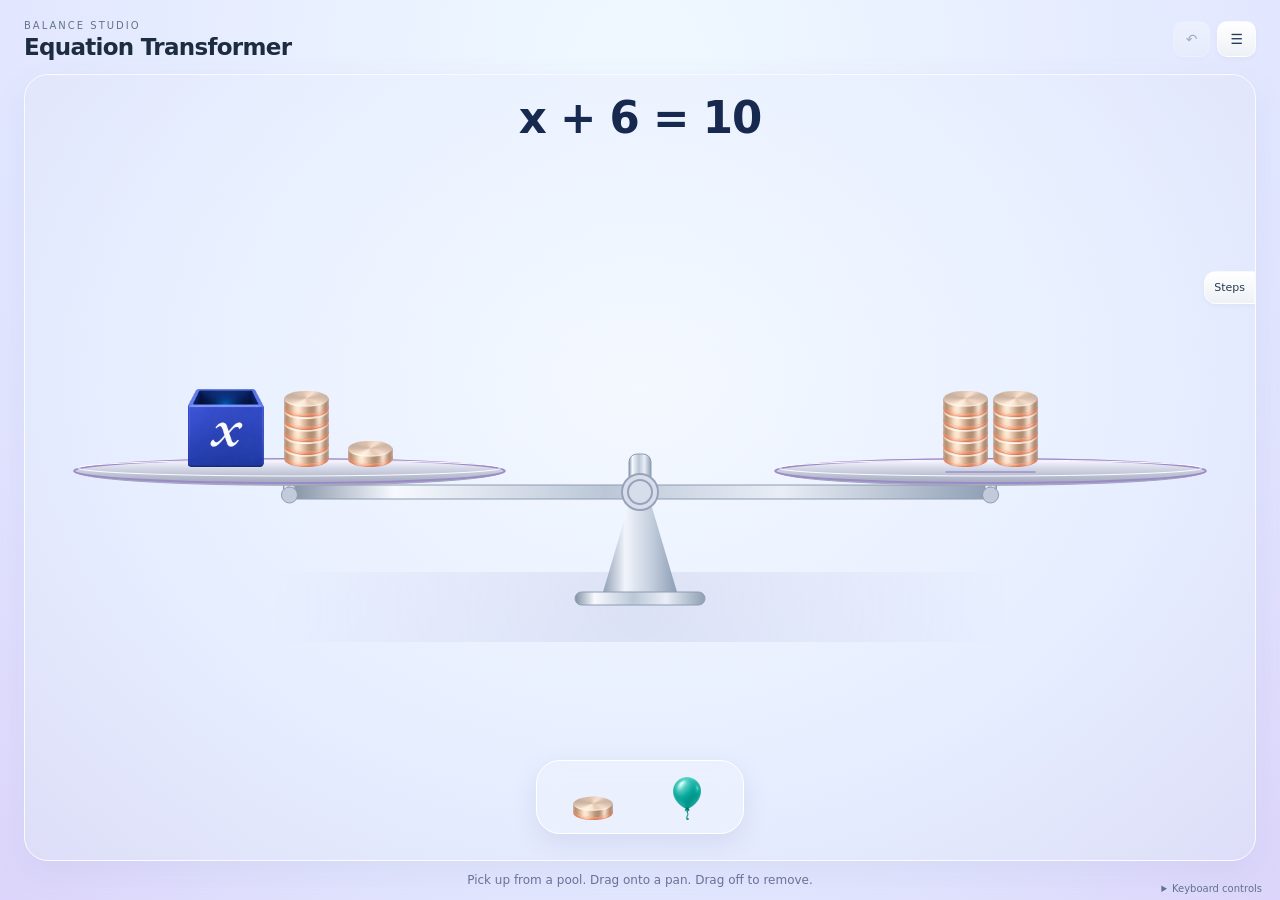
==== equation-transformer/index.html @ c4bd9e49 "Host Equation Transformer Balance Studio v2 in isolated testing folder" ====
<!doctype html><html lang="en"><head><meta charset="utf-8"><meta name="viewport" content="width=device-width,initial-scale=1"><title>Equation Transformer · Balance Studio v2</title><style>*{box-sizing:border-box}body{margin:0;color:#1d2c41;background:radial-gradient(ellipse at 50% 0,#fff,#e8edf4 75%);font:14px system-ui,-apple-system,sans-serif}main{max-width:1600px;margin:auto;padding:16px 24px;height:100dvh;display:flex;flex-direction:column;gap:12px}header{display:flex;align-items:center;justify-content:space-between;gap:15px}small,.caption{font-size:10px;letter-spacing:2px;color:#64748b}h1{font-size:23px;letter-spacing:-.7px;margin:2px 0}nav,.segment,.poolgroup,.held,.context,.under{display:flex;gap:7px;align-items:center;flex-wrap:wrap}button,input{font:inherit}button{border:1px solid #fff9;border-radius:10px;background:linear-gradient(#fff,#edf1f6);color:#263b55;padding:9px 12px;box-shadow:0 2px 5px #243e5b0b;cursor:pointer;user-select:none;touch-action:none}button:hover{background:#e4eefb}button:disabled{opacity:.35;cursor:default}button.active,#pool{color:white;background:linear-gradient(#478fff,#1761d5);border-color:#438dfb}.segment{gap:0;padding:3px;border-radius:12px;background:#dce4ef80}.segment button{box-shadow:none;background:transparent;border:0;padding:6px 9px}.segment button.active{background:#fff;color:#155cc2;box-shadow:0 2px 5px #183e6520}button:focus-visible,input:focus-visible,summary:focus-visible,canvas:focus-visible{outline:3px solid #2679eb;outline-offset:3px}.workspace{position:relative;flex:1;min-height:210px;overflow:hidden;border:1px solid #fff;border-radius:24px;background:linear-gradient(160deg,#ffffffd9,#e3eaf3a0);box-shadow:0 15px 45px #23436610;display:flex;flex-direction:column;align-items:center}#original{color:#728299;font-size:12px;margin-top:14px}#equation{font-size:clamp(25px,3.4vw,48px);font-weight:650;letter-spacing:-1px;text-align:center;padding:5px 35px;overflow-wrap:anywhere;max-width:95%}#status{font-size:12px;color:#526a85}canvas{display:block;width:100%;flex:1;min-height:70px;touch-action:none}#message{height:32px;padding:7px 14px;font-size:12px;color:#3c6282;text-align:center}.stepsToggle{position:absolute;right:0;top:25%;border-radius:12px 0 0 12px}aside{position:absolute;right:0;top:0;bottom:0;width:295px;background:#f8fbfff5;border-left:1px solid #cedae8;padding:18px;overflow:auto;z-index:5}aside h2{font-size:17px}aside li{padding-bottom:14px;font-size:12px;line-height:1.5}aside li b{display:block;font-size:15px;margin-top:3px}.shelf{padding:12px 14px;display:flex;align-items:center;justify-content:center;gap:15px;flex-wrap:wrap;background:#ffffffb8;border:1px solid white;border-radius:20px;box-shadow:0 8px 30px #274b6a0d}.caption{display:block}.held{padding-left:12px;border-left:1px solid #d4dfea}#hand{min-width:64px;color:#1266cb;font-weight:750;cursor:grab}.context button{font-size:12px;padding:8px}.under{justify-content:center;font-size:12px;color:#5b718c;position:relative}input{border:1px solid #cbd8e7;border-radius:8px;background:#ffffffc0;padding:8px;color:#263b55}#divisor{width:50px}.hint{font-size:11px}#access[open]{position:absolute;bottom:35px;max-height:260px;overflow:auto;background:#f8fbff;padding:14px;border:1px solid #ccdaea;border-radius:12px;z-index:7;max-width:650px;box-shadow:0 15px 40px #1e385a25}#objects{display:flex;gap:4px;flex-wrap:wrap;padding:10px}#objects button[aria-pressed=true]{background:#246dd1;color:white}.dragghost{position:fixed;pointer-events:none;z-index:25;background:#e9f2ffef;border:1px solid #5996e7;border-radius:14px;padding:15px;color:#135bb7;box-shadow:0 12px 30px #1e3b5930;font-weight:700}dialog{max-width:520px;width:92%;border:1px solid white;border-radius:22px;padding:25px;box-shadow:0 25px 80px #19345240;line-height:1.6;max-height:90dvh;overflow:auto}dialog::backdrop{background:#263b5560;backdrop-filter:blur(6px)}dialog h2{margin-top:0}#input{width:100%;font-size:24px}#entryError{color:#a33d23}#keypad{display:grid;grid-template-columns:repeat(5,1fr);gap:6px;margin:14px 0}@media(max-width:1100px){main{padding:12px;gap:8px}.shelf{gap:8px;padding:8px}.context{gap:4px}button{padding:8px 10px}h1{font-size:20px}.hint{display:none}}@media(max-width:700px){main{height:auto;min-height:100dvh}header{flex-wrap:wrap}.workspace{min-height:390px}canvas{min-height:210px}.shelf{justify-content:start}.held{border:0}.under{padding-bottom:10px}#equation{font-size:27px}}@media(prefers-reduced-motion:reduce){*{scroll-behavior:auto!important}}

/* Quiet, direct-manipulation interface. */
main{position:relative;padding-bottom:8px}.workspace{border-radius:24px}#original,#status{display:none}#equation{padding-top:18px}#message{height:24px;font-size:11px}#menu{position:absolute;right:24px;top:65px;z-index:20;padding:10px;border-radius:14px;background:#f5f9fff5;box-shadow:0 15px 40px #273e6530}#menu button{display:block;width:100%;text-align:left;margin:4px 0}#menu[hidden]{display:none}.keyboard{position:absolute;bottom:6px;right:18px;color:#60738c;font-size:10px;z-index:12}.keyboard[open]{max-width:90%;padding:12px;background:#f2f7ff;border-radius:12px;box-shadow:0 10px 30px #1b355930}.keyboard .shelf{margin-top:10px}.keyboard .under{margin-top:8px}.gesturehint{font-size:12px;color:#61768c;text-align:center;margin:0 0 5px}.graphicdock{position:absolute;bottom:66px;left:50%;transform:translateX(-50%);display:flex;align-items:center;justify-content:center;gap:38px;padding:10px 28px;border:1px solid #fff;border-radius:24px;background:#eef4fcba;backdrop-filter:blur(12px);box-shadow:0 10px 30px #27466615;z-index:8}.source{height:64px;width:64px;border:0;box-shadow:none;background:transparent;display:flex;align-items:center;justify-content:center}.source:hover{background:#d5e8ff77}.puckshape{width:42px;height:14px;border-radius:50% / 25%;background:linear-gradient(90deg,#8493a7,#f5f9ff 25%,#a3b5cc 70%,#e3ecf8);box-shadow:0 -5px 0 #d4dfed,0 1px 2px #526981}.balloonshape{width:32px;height:43px;border-radius:48% 48% 45% 45%;background:radial-gradient(circle at 28% 22%,#affff2,#27b4ac 32%,#087e8a);box-shadow:0 5px 12px #168a9d20;position:relative}.balloonshape:after{content:'';position:absolute;left:16px;top:41px;width:1px;height:14px;background:#319394;transform:rotate(-12deg)}#carry{padding:0;background:transparent;border:0;box-shadow:none;min-width:65px;cursor:grab}#carry canvas{width:110px;height:70px;min-height:0}.dragghost{background:transparent;border:0;box-shadow:none;padding:0;opacity:.95}.dragghost canvas{width:180px;height:105px;min-height:0;pointer-events:none}.workspace canvas{padding-bottom:0}#scene{cursor:grab}#scene:active{cursor:grabbing}.stepsToggle{font-size:11px;padding:9px}.gesturehint{pointer-events:none}@media(max-width:700px){.graphicdock{bottom:65px}.workspace{min-height:480px}.keyboard{position:relative;bottom:auto;right:auto}main{padding-bottom:10px}} 

body{background:radial-gradient(ellipse at 50% 10%,#eff8ff 5%,#e2e7ff 70%,#ddd5fb)}.workspace{background:radial-gradient(ellipse at 50% 40%,#f6faffcc,#e7efffcc 60%,#dddff6bb);border-color:#fbfaff;box-shadow:0 12px 35px #555c9a15}#equation{font-weight:600;color:#17294f}.graphicdock{gap:30px;padding:4px 24px;background:#edf1ffb8;box-shadow:0 8px 25px #575f9620}.source canvas{width:60px;height:65px;min-height:0}#carry canvas{width:140px;height:80px;min-height:0}.dragghost canvas{width:200px;height:115px;min-height:0}#carry{min-width:80px}.gesturehint{color:#6c7198}#unbundle{display:none}
</style></head><body><main><header><div><small>BALANCE STUDIO</small><h1>Equation Transformer</h1></div><nav><button id="undo" aria-label="Undo last action">↶</button><button id="menuToggle" aria-label="More options" aria-expanded="false">☰</button><div id="menu" hidden><button id="example">Example</button><button id="custom">Make your own</button><button id="reset">Reset</button><button id="help">Help</button><button id="full" aria-label="Full screen">⛶</button></div></nav></header><section class="workspace"><div id="original"></div><div id="equation" aria-live="polite"></div><div id="status"></div><canvas id="scene" aria-label="Interactive balance. Use the object list below for keyboard selection." tabindex="0"></canvas><div id="message" role="status"></div><button id="stepsToggle" class="stepsToggle" aria-expanded="false">Steps</button><aside id="steps" hidden><h2>Your actions</h2><ol id="history"></ol></aside></section><div class="graphicdock"><button id="weightSource" class="source weightSource" aria-label="Weight pool: click or hold to collect, then drag onto a pan"><span class="puckshape"></span></button><button id="carry" aria-label="Drag collected objects onto a pan" hidden></button><button id="balloonSource" class="source balloonSource" aria-label="Balloon pool: click or hold to collect, then drag onto a pan"><span class="balloonshape"></span></button></div><p class="gesturehint">Pick up from a pool. Drag onto a pan. Drag off to remove.</p><details class="keyboard"><summary>Keyboard controls</summary><section class="shelf"><div class="poolgroup"><span class="caption">POOL</span><div class="segment"><button id="positive" class="active" aria-pressed="true">Weight +</button><button id="negative" aria-pressed="false">Balloon −</button></div><div class="segment"><button id="ones" class="active" aria-pressed="true">Ones</button><button id="tens" aria-pressed="false">Tens</button></div><button id="pool" title="Left-click adds; right-click returns. Hold to repeat.">＋ Pick up</button><button id="less" aria-label="Return one chosen denomination to pool">−</button></div><div class="held"><span class="caption">IN HAND</span><button id="hand" aria-label="Drag accumulated quantity onto a pan">Empty</button><button id="clear" aria-label="Return all held objects">Clear</button></div><div class="context"><button id="left">Place left</button><button id="right">Place right</button><button id="remove">Remove selected</button><button id="unbundle">Unbundle ten</button><button id="cancelPairs">Pair opposites</button></div></section><div class="under"><label>Divide both sides by <input id="divisor" value="2" inputmode="numeric" aria-label="Divisor"></label><button id="divide">Make equal groups</button><details id="access"><summary>Object list / keyboard selection</summary><div id="objects"></div></details><span class="hint">Click units or drag a selection rectangle. Drag selected units off a pan.</span></div></details></main><dialog id="entry"><h2>Your equation</h2><p>Linear equations with whole-number objects and a positive whole-number solution. Examples: 2x + 3 = 11, 3(x − 2) = 12.</p><input id="input" value="2x + 3 = 11" aria-label="Equation input" autocomplete="off"><div id="keypad"></div><p id="entryError" role="alert"></p><button id="entryClose">Cancel</button><button id="load">Use equation</button></dialog><dialog id="helpbox"><h2>Move the mathematics</h2><p>Click or hold a pool to collect weights or balloons. Right-click the same pool to return units. Drag your collected objects onto either pan.</p><p>Click individual objects to select them, or drag an empty area around several. Drag selected objects off a pan to remove them. Bring a balloon onto a weight on the same pan: equal opposite quantities attach, hover, and drift away.</p><p>Through 20, quantities stay countable in groups of ten, five, and ones. Above 20, a single labeled weight or balloon grows with the magnitude. Click or hold this large object to pick units from it; right-click returns selected units. Then drag away the amount selected. Drag a rectangle around it to select the whole quantity.</p><p>To divide a balanced equation into whole groups, drag an x box toward the equal-groups target when it appears. A partial change on one pan is allowed: the balance tips until you match it.</p><p>Undo restores the previous objects. Escape clears your hand. Keyboard controls are available at the bottom. Custom equations support positive whole-number x values, signed whole-number constants up to 500, and up to eight x boxes per side. Inequality-solving and fractional objects are reserved for later.</p><button id="closeHelp">Got it</button></dialog><script>
const MathModel=(()=>{
const abs=n=>n<0n?-n:n,gcd=(a,b)=>b?gcd(b,a%b):abs(a);
function Q(n,d=1n){n=BigInt(n);d=BigInt(d);if(!d)throw Error('Division by zero is not allowed.');if(d<0n){n=-n;d=-d}let g=gcd(n,d);return {n:n/g,d:d/g}}
const add=(a,b)=>Q(a.n*b.d+b.n*a.d,a.d*b.d),mul=(a,b)=>Q(a.n*b.n,a.d*b.d),neg=a=>Q(-a.n,a.d),div=(a,b)=>Q(a.n*b.d,a.d*b.n),eq=(a,b)=>a.n===b.n&&a.d===b.d;
const num=q=>({t:'n',q}),x=()=>({t:'x'}),bin=(t,a,b)=>({t,a,b}),one=Q(1),zero=Q(0),qs=q=>q.d===1n?String(q.n):`${q.n}/${q.d}`;
function parse(s){s=s.replace(/[−–]/g,'-').replace(/×/g,'*').replace(/÷/g,'/');if(s.length>160)throw Error('Use fewer than 160 characters.');let ts=s.match(/\d+(?:\.\d+)?|x|[()+*/-]|\S/g)||[],i=0;
function atom(){let z=ts[i++];if(z==='-')return bin('*',num(Q(-1)),atom());if(z==='+')return atom();if(z==='('){let a=sum();if(ts[i++]!==')')throw Error('Close each parenthesis.');return a}if(z==='x')return x();if(/^\d+(\.\d+)?$/.test(z||'')){let [a,b='']=z.split('.');return num(Q(BigInt(a+b),10n**BigInt(b.length)))}throw Error('Use numbers, x, parentheses, +, −, × and ÷ only.')}
function product(){let a=atom();while(i<ts.length){let z=ts[i];if(z==='*'||z==='/'){i++;a=bin(z,a,atom())}else if(z==='('||z==='x'||/^\d/.test(z)){a=bin('*',a,atom())}else break}return a}
function sum(){let a=product();while(ts[i]==='+'||ts[i]==='-'){let z=ts[i++];a=bin(z,a,product())}return a}let a=sum();if(i!==ts.length)throw Error('Unsupported expression.');poly(a);return a}
function poly(a){if(a.t==='n')return [zero,a.q];if(a.t==='x')return [one,zero];let [u,v]=poly(a.a),[w,z]=poly(a.b);if(a.t==='+')return [add(u,w),add(v,z)];if(a.t==='-')return [add(u,neg(w)),add(v,neg(z))];if(a.t==='*'){if(u.n&&w.n)throw Error('Only linear expressions: no x × x.');return [add(mul(u,z),mul(w,v)),mul(v,z)]}if(w.n)throw Error('Division by an expression containing x is unsupported.');return [div(u,z),div(v,z)]}
function canonical(a){let [c,k]=poly(a),v=c.n?(eq(c,one)?x():bin('*',num(c),x())):null;if(!v)return num(k);return k.n?bin(k.n<0n?'-':'+',v,num(k.n<0n?neg(k):k)):v}
function fmt(a,parent=0){if(a.t==='n')return qs(a.q);if(a.t==='x')return 'x';let p=a.t==='+'||a.t==='-'?1:2,l=fmt(a.a,p),r=fmt(a.b,a.t==='-'||a.t==='/'?p+1:p);if(a.t==='/'&&a.b.t==='n'&&(a.b.q.d!==1n||a.b.q.n<0n))r='('+r+')';let s=a.t==='*'&&a.b.t==='x'?`${l}x`:`${l} ${a.t==='*'?'×':a.t==='/'?'÷':a.t==='-'?'−':'+'} ${r}`;return p<parent?`(${s})`:s}
function equation(s){let a=s.split('=');if(a.length!==2)throw Error('Enter exactly one equals sign.');return a.map(parse)}
function signature(e){let l=poly(e[0]),r=poly(e[1]),a=add(l[0],neg(r[0])),b=add(r[1],neg(l[1]));return a.n?'x='+qs(div(b,a)):b.n?'none':'all'}
function transform(e,op,q){if((op==='*'||op==='/')&&!q.n)throw Error(op==='/'?'Cannot divide by zero.':'Multiplying by zero loses the solution set. Choose a nonzero number.');let out=e.map(a=>bin(op,a,num(q)));if(signature(e)!==signature(out))throw Error('The solution set would change.');return out}
function quantity(s){let p=poly(parse(s));if(p[0].n)throw Error('Enter a number or fraction without x.');return p[1]}
function distribute(a){if(a.t==='n'||a.t==='x')return a;let l=distribute(a.a),r=distribute(a.b);if(a.t==='*'&&(r.t==='+'||r.t==='-'))return bin(r.t,distribute(bin('*',l,r.a)),distribute(bin('*',l,r.b)));if(a.t==='*'&&(l.t==='+'||l.t==='-'))return bin(l.t,distribute(bin('*',l.a,r)),distribute(bin('*',l.b,r)));if(a.t==='*'||a.t==='/')return canonical(bin(a.t,l,r));return bin(a.t,l,r)}
return {Q,add,mul,neg,div,eq,num,bin,parse,poly,canonical,fmt,equation,signature,transform,quantity,qs,distribute};})();
if(typeof module!=='undefined')module.exports=MathModel;

</script><script>
const STUDIO_ATLAS={"src": "[data-uri]", "rects": {"weight": [135, 249, 474, 277], "box": [856, 132, 460, 469], "balloon": [1632, 99, 349, 535]}};
</script><script>
'use strict';
const M=MathModel,$=id=>document.getElementById(id),canvas=$('scene'),ctx=canvas.getContext('2d');let sides=[[],[]],initial,rootText='',xValue=M.Q(4),uid=0,history=[],selected=new Set(),held=0,poolSign=1,denom=1,busy=false,drag=null,marquee=null,ghost=null,hit=[],angle=0,velocity=0,lastTime=0,flight=null,suppressClick=false;
const obj=(sign,n=1,type='unit')=>({id:++uid,sign,n,type}),copy=()=>structuredClone(sides),sum=(a,type)=>a.filter(t=>t.type===type).reduce((v,t)=>v+t.sign*t.n,0),label=t=>(t.sign<0?'−':'+')+(t.type==='x'?'x':t.n),message=s=>$('message').textContent=s;
function expr(a){let c=sum(a,'x'),k=sum(a,'unit'),s=c?(c===1?'x':c===-1?'−x':c+'x'):'';return s?(k?s+(k<0?' − ':' + ')+Math.abs(k):s):String(k).replace('-','−')}
function total(a){return M.add(M.mul(M.Q(sum(a,'x')),xValue),M.Q(sum(a,'unit')))}
function viewSides(){return drag?.moved?sides.map(a=>a.filter(t=>!selected.has(t.id))):sides}
function difference(a=sides){return M.add(total(a[0]),M.neg(total(a[1])))}
function equation(){let d=difference();return expr(sides[0])+' '+(!d.n?'=':d.n>0n?'>':'<')+' '+expr(sides[1])}
function units(sign,n,type='unit'){let out=[];if(type==='x'){for(let i=0;i<n;i++)out.push(obj(sign,1,type));return out}while(n-->0)out.push(obj(sign));return out}
function parseEquation(text){let e=M.equation(text),sig=M.signature(e);if(!sig.startsWith('x='))throw Error('Use an equation with one unique solution.');let l=M.poly(e[0]),r=M.poly(e[1]),q=M.quantity(sig.slice(2));if(q.d!==1n||q.n<1n||q.n>30n)throw Error('This balance supports positive whole-number x values from 1 to 30.');for(let [c,k]of [l,r]){if(c.d!==1n||k.d!==1n||c.n<0n||c.n>8n||k.n< -500n||k.n>500n)throw Error('Use 0–8 positive x boxes per side and whole-number constants from −500 to 500.');}let result=[l,r].map(([c,k])=>[...units(1,Number(c.n),'x'),...units(k.n<0n?-1:1,Math.abs(Number(k.n)))]);return {result,q}}
function load(text){if(busy)return;try{let p=parseEquation(text);sides=p.result;xValue=p.q;initial=copy();rootText=text;history=[];selected.clear();held=0;angle=velocity=0;update();message('');$('entry').close()}catch(e){$('entryError').textContent=e.message;message(e.message)}}
function update(){let view=viewSides(),d=difference(view);$('original').textContent='Starting equation: '+rootText;$('equation').textContent=expr(view[0])+' '+(!d.n?'=':d.n>0n?'>':'<')+' '+expr(view[1]);$('status').textContent=!d.n?'Balanced · equal value':(d.n>0n?'Left':'Right')+' side is greater · unfinished change';$('hand').textContent=held?(poolSign>0?'+':'−')+held:'Empty';$('hand').setAttribute('aria-label',held?'Drag '+(poolSign>0?'positive ':'negative ')+held+' onto a pan':'Empty hand');for(let id of ['left','right','clear'])$(id).disabled=busy||!held;for(let id of ['remove','cancelPairs'])$(id).disabled=busy||!selected.size;$('unbundle').disabled=busy||![...selected].some(id=>sides.flat().find(t=>t.id===id)?.n===10);$('undo').disabled=busy||!history.length;for(let id of ['reset','example','custom','divide','pool','less','positive','negative','ones','tens'])$(id).disabled=busy;$('history').replaceChildren(...history.map(h=>{let li=document.createElement('li'),b=document.createElement('b');li.textContent=h.label;b.textContent=h.eq;li.append(b);return li}));syncCarry();$('objects').replaceChildren(...sides.flatMap((a,side)=>a.map(t=>{let b=document.createElement('button');b.textContent=(side?'R ':'L ')+label(t);b.setAttribute('aria-label',(side?'Right':'Left')+' '+label(t)+' object '+t.id);b.setAttribute('aria-pressed',selected.has(t.id));b.onclick=()=>select(t.id,side);return b})));}
function commit(before,action){history.push({before,label:action,eq:equation()});selected.clear();update();message(action)}
function select(id,side){if(busy)return;if([...selected].some(k=>sides[1-side].some(t=>t.id===k)))selected.clear();selected.has(id)?selected.delete(id):selected.add(id);update()}
function place(side){if(busy||!held)return;if(sides[side].filter(t=>t.type==='unit').length+held>1000)return message('This pan has reached its 1,000-unit limit.');let before=copy(),n=held;sides[side].push(...units(poolSign,n));held=0;commit(before,'Add '+(poolSign<0?'−':'+')+n+' to the '+(side?'right':'left')+' pan.');}
function removeSelected(){if(busy||!selected.size)return;let before=copy(),parts=[];for(let side=0;side<2;side++){let a=sides[side].filter(t=>selected.has(t.id));if(a.length)parts.push('Remove '+expr(a)+' from the '+(side?'right':'left')+' pan.');sides[side]=sides[side].filter(t=>!selected.has(t.id))}commit(before,parts.join(' '))}
function unbundle(){if(busy)return;let before=copy(),count=0;sides=sides.map(a=>a.flatMap(t=>{if(selected.has(t.id)&&t.n===10){count++;return Array.from({length:10},()=>obj(t.sign))}return [t]}));if(count)commit(before,'Exchange '+count+' ten-unit bundle(s) for individual ones. Value unchanged.')}
function cancel(ids=[...selected]){if(busy)return;let side=sides.findIndex(a=>a.some(t=>ids.includes(t.id)));if(side<0)return;let a=sides[side].filter(t=>ids.includes(t.id)),pos=a.filter(t=>t.sign>0&&t.type==='unit'),neg=a.filter(t=>t.sign<0&&t.type==='unit');let count=Math.min(pos.length,neg.length);if(!count)return message('Bring a balloon and a weight together on the same pan.');let before=copy(),old=difference(),p=hit.find(h=>h.ids.some(id=>id===pos[0].id)),n=hit.find(h=>h.ids.some(id=>id===neg[0].id));busy=true;selected.clear();flight={start:performance.now(),p:p||{x:250,y:150},n:n||{x:280,y:100},pos:{sign:1,n:count,type:'unit'},neg:{sign:-1,n:count,type:'unit'},removed:new Set([...pos.slice(0,count),...neg.slice(0,count)].map(t=>t.id)),side,before,old};update();message('Opposites attach, hover, and drift away.');}
function finishFlight(){let f=flight;sides[f.side]=sides[f.side].filter(t=>!f.removed.has(t.id));if(!M.eq(f.old,difference()))throw Error('Cancellation changed value');flight=null;busy=false;commit(f.before,'Pair '+f.pos.n+' positive and '+f.pos.n+' negative units; net change zero.')}
function divide(){if(busy)return;try{let q=M.quantity($('divisor').value);if(q.d!==1n||q.n<=0n||q.n>20n)throw Error('Choose a positive whole-number divisor from 1 to 20. Zero is never allowed.');let d=Number(q.n),counts=sides.map(a=>[1,-1].flatMap(sign=>['x','unit'].map(type=>({sign,type,n:a.filter(t=>t.sign===sign&&t.type===type).reduce((v,t)=>v+t.n,0)}))));if(counts.some(a=>a.some(t=>t.n%d)))throw Error('Each signed kind must divide into whole groups. Pair opposites first, or choose another divisor.');let before=copy(),original=M.signature(before.map(a=>M.parse(expr(a).replace(/−/g,'-'))));sides=counts.map(a=>a.flatMap(t=>units(t.sign,t.n/d,t.type)));if(M.signature(sides.map(a=>M.parse(expr(a).replace(/−/g,'-'))))!==original){sides=before;throw Error('The solution set would change.')}commit(before,'Divide BOTH sides by '+d+'; keep one of '+d+' equal groups.')}catch(e){message(e.message)}}
function accumulate(direction){if(busy)return;held=Math.max(0,Math.min(500,held+direction*denom));update();message(held?'Holding '+held+' '+(poolSign>0?'positive':'negative')+' units.':'Hand empty.');}
let repeatTimer=null,repeatStart=0;function stopRepeat(){clearTimeout(repeatTimer);repeatTimer=null}function repeat(direction){accumulate(direction);repeatStart=performance.now();function tick(){accumulate(direction);let elapsed=performance.now()-repeatStart;repeatTimer=setTimeout(tick,elapsed>2200?80:elapsed>1100?150:260)}repeatTimer=setTimeout(tick,450)}
$('pool').oncontextmenu=e=>e.preventDefault();$('pool').onpointerdown=e=>{if(e.button!==0&&e.button!==2)return;e.preventDefault();$('pool').setPointerCapture(e.pointerId);stopRepeat();repeat(e.button===2?-1:1)};$('pool').onpointerup=$('pool').onpointercancel=stopRepeat;$('pool').onkeydown=e=>{if(['Enter',' ','ArrowUp','ArrowDown'].includes(e.key)){e.preventDefault();if(!e.repeat)repeat(e.key==='ArrowDown'?-1:1)}};$('pool').onkeyup=stopRepeat;window.addEventListener('blur',()=>{stopRepeat();abortDrag()});document.addEventListener('visibilitychange',stopRepeat);$('less').onclick=()=>accumulate(-1);
function setPool(sign){if(busy)return;if(held&&sign!==poolSign)return message('Place or clear the quantity in hand before changing its sign.');poolSign=sign;for(let [id,n]of [['positive',1],['negative',-1]]){$(id).classList.toggle('active',n===sign);$(id).setAttribute('aria-pressed',n===sign)}update()}
function setDenom(n){denom=n;for(let [id,k]of [['ones',1],['tens',10]]){$(id).classList.toggle('active',k===n);$(id).setAttribute('aria-pressed',k===n)}}
$('positive').onclick=()=>setPool(1);$('negative').onclick=()=>setPool(-1);$('ones').onclick=()=>setDenom(1);$('tens').onclick=()=>setDenom(10);$('clear').onclick=()=>{held=0;update()};$('left').onclick=()=>place(0);$('right').onclick=()=>place(1);$('remove').onclick=removeSelected;$('unbundle').onclick=unbundle;$('cancelPairs').onclick=()=>cancel();$('divide').onclick=divide;$('undo').onclick=()=>{if(busy||!history.length)return;sides=history.pop().before;selected.clear();update();message('Exact previous objects restored.')};$('reset').onclick=()=>{if(busy)return;sides=structuredClone(initial);history=[];selected.clear();held=0;update();message('Starting equation restored.')};
const examples=['x + 6 = 10','2x + 3 = 11','3x - 4 = 14','2x - 6 = 6','3(x - 2) = 12','x + 12 = 17','2x + 5 = x + 11','x + 17 = 21','x + 36 = 40','x - 24 = -20'];let exampleIndex=0;$('example').onclick=()=>load(examples[exampleIndex=(exampleIndex+1)%examples.length]);$('custom').onclick=()=>{$('entryError').textContent='';$('entry').showModal();$('input').focus()};$('load').onclick=()=>load($('input').value);$('input').onkeydown=e=>{if(e.key==='Enter')load($('input').value)};$('entryClose').onclick=()=>$('entry').close();$('help').onclick=()=>$('helpbox').showModal();$('closeHelp').onclick=()=>$('helpbox').close();$('full').onclick=async()=>{try{if(document.fullscreenElement)await document.exitFullscreen();else await document.documentElement.requestFullscreen()}catch{message('Full screen is unavailable in this embedding.')}};$('stepsToggle').onclick=()=>{let open=$('steps').hidden;$('steps').hidden=!open;$('stepsToggle').textContent=open?'Close steps':'Steps';$('stepsToggle').style.right=open?'295px':'0';$('stepsToggle').setAttribute('aria-expanded',open)};
for(let key of ['7','8','9','x','⌫','4','5','6','+','−','1','2','3','(',')','0','=','×','/','Clear']){let b=document.createElement('button');b.textContent=key;b.onclick=()=>{let i=$('input'),a=i.selectionStart,z=i.selectionEnd;if(key==='Clear')i.value='';else if(key==='⌫')i.setRangeText('',a===z?Math.max(0,a-1):a,z,'end');else i.setRangeText(key,a,z,'end');i.focus()};$('keypad').append(b)}
// Shared sprite renderer: the same assets draw pools, pans, carried objects, and zero pairs.
let W=1000,H=400,panRects=[],poolDrag=null,handDrag=null,partialTimer=null;
const reduced=()=>matchMedia('(prefers-reduced-motion: reduce)').matches,atlas=new Image();let atlasReady=false;
atlas.onload=()=>{atlasReady=true;syncCarry();drawPoolIcons()};atlas.onerror=()=>message('The artwork could not load. Reload this file.');atlas.src=STUDIO_ATLAS.src;
function round(x,y,w,h,r,c=ctx){c.beginPath();c.roundRect(x,y,w,h,r)}
function metal(x,y,w,h,c=ctx){let g=c.createLinearGradient(x,y,x+w,y);g.addColorStop(0,'#8291a5');g.addColorStop(.15,'#f7f9fe');g.addColorStop(.45,'#bbc7d7');g.addColorStop(.7,'#e9eef6');g.addColorStop(1,'#8f9fb4');c.fillStyle=g;round(x,y,w,h,Math.min(8,h/2),c);c.fill();c.strokeStyle='#8d9cb2';c.lineWidth=1;c.stroke()}
function sprite(kind,x,y,w,c=ctx,alpha=1){let r=STUDIO_ATLAS.rects[kind],h=w*r[3]/r[2];if(atlasReady){c.save();c.globalAlpha*=alpha;c.drawImage(atlas,...r,x-w/2,y-h,w,h);c.restore()}return h}
function drawObject(t,x,y,scale=1,alpha=1,c=ctx){c.save();c.globalAlpha=alpha;c.translate(x,y);c.scale(scale,scale);if(t.type==='x'){sprite('box',0,0,61,c)}else if(t.n>20){let size=Math.min(2.8,Math.cbrt(t.n/20));let width=(t.sign>0?64:46)*size;let height=sprite(t.sign>0?'weight':'balloon',0,0,width,c);c.textAlign='center';c.textBaseline='middle';c.font='600 '+Math.min(24,16*size)+'px system-ui';c.fillStyle=t.sign>0?'#483d42':'#fff';c.fillText((t.sign<0?'−':'')+t.n,0,-height*(t.sign>0?.44:.6))}else if(t.n>1){for(let i=0;i<t.n;i++){let col=Math.floor(i/5),row=i%5;if(t.sign>0)sprite('weight',(col-(Math.ceil(t.n/5)-1)/2)*35,-row*10,34,c);else sprite('balloon',(col-(Math.ceil(t.n/5)-1)/2)*40+(row%3-1)*12,-Math.floor(row/3)*23,23,c)}}else sprite(t.sign>0?'weight':'balloon',0,0,t.sign>0?36:29,c);c.restore()}
function layout(a){let groups=[];for(let t of a.filter(t=>t.type==='x'))groups.push({type:'x',tokens:[t],w:65});for(let sign of [1,-1]){let ts=a.filter(t=>t.type==='unit'&&t.sign===sign);if(ts.length>20){groups.push({type:'aggregate',tokens:ts,sign,w:(sign>0?72:58)*Math.min(2.8,Math.cbrt(ts.length/20))+14});continue}let pos=0;while(pos<ts.length){let n=ts.length-pos>=10?10:ts.length-pos>=5?5:1;groups.push({type:'cluster',tokens:ts.slice(pos,pos+n),sign,w:n===10?88:n===5?46:38});pos+=n}}return groups}
function drawLoad(a,x,y,panW,side){let groups=layout(a),width=groups.reduce((v,g)=>v+g.w,0)+Math.max(0,groups.length-1)*9,scale=Math.min(1.25,(panW-28)/Math.max(width,1));let start=x-width*scale/2;for(let g of groups){let gx=start+g.w*scale/2;start+=(g.w+9)*scale;if(g.type==='aggregate'){let n=g.tokens.length,t={sign:g.sign,n,type:'unit'},size=Math.min(2.8,Math.cbrt(n/20)),w=(g.sign>0?64:46)*size*scale,r=STUDIO_ATLAS.rects[g.sign>0?'weight':'balloon'],h=w*r[3]/r[2];let ids=g.tokens.map(t=>t.id);if(!flight||!ids.every(id=>flight.removed.has(id)))drawObject(t,gx,y,scale);hit.push({id:ids[0],ids,side,x:gx,y,w,h,n,aggregate:true});selectionOutline(ids,gx,y,w,h);continue}for(let i=0;i<g.tokens.length;i++){let t=g.tokens[i],col=Math.floor(i/5),row=i%5,xx=gx,yy=y;if(g.type==='cluster'){if(g.tokens.length>1){xx+=((col-(Math.ceil(g.tokens.length/5)-1)/2)*40+(g.sign<0?(row%3-1)*10:0))*scale;yy-=(g.sign>0?row*10:Math.floor(row/3)*23)*scale}}let w=(t.type==='x'?61:t.sign>0?36:g.tokens.length>1?23:29)*scale,r=STUDIO_ATLAS.rects[t.type==='x'?'box':t.sign>0?'weight':'balloon'],h=w*r[3]/r[2];hit.push({id:t.id,ids:[t.id],side,x:xx,y:yy,w,h,n:1});if(!flight||!flight.removed.has(t.id)){if(t.type==='x')drawObject(t,xx,yy,scale);else sprite(t.sign>0?'weight':'balloon',xx,yy,w)}selectionOutline([t.id],xx,yy,w,h)}if(g.tokens.length===10){ctx.strokeStyle='#8572c580';ctx.lineWidth=2;ctx.beginPath();ctx.moveTo(gx-36*scale,y+5);ctx.lineTo(gx+36*scale,y+5);ctx.stroke()}}}
function selectionOutline(ids,x,y,w,h){let count=ids.filter(id=>selected.has(id)).length;if(!count)return;ctx.save();ctx.shadowColor='#5b7eea';ctx.shadowBlur=8;ctx.strokeStyle='#627feb';ctx.lineWidth=2;round(x-w/2-3,y-h-3,w+6,h+7,7);ctx.stroke();ctx.restore();if(ids.length>1){ctx.fillStyle='#354a78';ctx.textAlign='center';ctx.font='12px system-ui';ctx.fillText(count+' selected',x,y+19)}}
function resize(){let r=canvas.getBoundingClientRect(),d=Math.min(2,devicePixelRatio||1);W=r.width;H=r.height;canvas.width=W*d;canvas.height=H*d;ctx.setTransform(d,0,0,d,0,0)}new ResizeObserver(resize).observe(canvas);
function groupFactor(){if(difference().n)return 0;let n=Math.max(...sides.map(a=>sum(a,'x')));for(let d=n;d>=2;d--)if(sides.every(a=>[1,-1].every(sign=>['x','unit'].every(type=>a.filter(t=>t.sign===sign&&t.type===type).reduce((v,t)=>v+t.n,0)%d===0))))return d;return 0}
function grouping(){return drag?.moved&&sides[drag.side].some(t=>selected.has(t.id)&&t.type==='x')?groupFactor():0}
let groupRect=null;
function draw(time){let dt=Math.min(.035,(time-lastTime)/1000||.016);lastTime=time;let d=difference(viewSides()),diff=Number(d.n)/Number(d.d),target=Math.max(-.12,Math.min(.12,diff*.012));if(reduced()){angle=target;velocity=0}else{velocity+=(target-angle)*48*dt;velocity*=Math.exp(-12*dt);angle+=velocity*dt}ctx.clearRect(0,0,W,H);let cx=W/2,cy=H*.5,arm=W*.285,tip=arm*Math.sin(angle),dx=arm*Math.cos(angle),panW=W*.35,baseY=Math.max(cy+38,Math.min(H-120,cy+100));let shadow=ctx.createRadialGradient(cx,baseY+12,0,cx,baseY+12,W*.3);shadow.addColorStop(0,'#7b80bc25');shadow.addColorStop(1,'#7b80bc00');ctx.fillStyle=shadow;ctx.fillRect(0,baseY-20,W,70);metal(cx-11,cy-38,22,baseY-cy+38);let column=ctx.createLinearGradient(cx-37,0,cx+37,0);column.addColorStop(0,'#909fb5');column.addColorStop(.3,'#f1f4fb');column.addColorStop(.65,'#c4cfde');column.addColorStop(1,'#8c9db4');ctx.fillStyle=column;ctx.beginPath();ctx.moveTo(cx-11,cy+12);ctx.lineTo(cx-37,baseY);ctx.lineTo(cx+37,baseY);ctx.lineTo(cx+11,cy+12);ctx.closePath();ctx.fill();metal(cx-65,baseY,130,13);ctx.save();ctx.translate(cx,cy);ctx.rotate(-angle);metal(-arm,-7,arm*2,14);ctx.restore();ctx.fillStyle='#d7deeb';ctx.beginPath();ctx.arc(cx,cy,18,0,Math.PI*2);ctx.fill();ctx.strokeStyle='#98a2ba';ctx.lineWidth=2;ctx.stroke();ctx.beginPath();ctx.arc(cx,cy,12,0,Math.PI*2);ctx.stroke();hit=[];panRects=[];let view=viewSides().map(a=>flight?a.filter(t=>!flight.removed.has(t.id)):a);for(let side=0;side<2;side++){let x=cx+(side?dx:-dx),endpointY=cy+(side?-tip:tip),y=endpointY-21;metal(x-6,y,12,23);ctx.fillStyle='#c2cbdc';ctx.beginPath();ctx.arc(x,endpointY+3,8,0,Math.PI*2);ctx.fill();ctx.strokeStyle='#8e9bb1';ctx.stroke();let g=ctx.createLinearGradient(0,y-10,0,y+10);g.addColorStop(0,'#f5f4ff');g.addColorStop(.4,'#d1d5e4');g.addColorStop(1,'#a9afc3');ctx.fillStyle=g;ctx.beginPath();ctx.moveTo(x-panW/2,y);ctx.bezierCurveTo(x-panW*.47,y+19,x+panW*.47,y+19,x+panW/2,y);ctx.closePath();ctx.fill();ctx.strokeStyle='#a1a4ba';ctx.lineWidth=1;ctx.stroke();ctx.fillStyle=g;ctx.beginPath();ctx.ellipse(x,y,panW/2,12,0,0,Math.PI*2);ctx.fill();ctx.strokeStyle='#9b8ac8';ctx.lineWidth=2;ctx.stroke();ctx.strokeStyle='#fffaff';ctx.lineWidth=1;ctx.beginPath();ctx.ellipse(x,y-3,panW/2-4,8,0,0,Math.PI*2);ctx.stroke();panRects.push({x:x-panW/2,y:y-Math.min(180,H*.42),w:panW,h:Math.min(180,H*.42)+30});drawLoad(view[side],x,y-4,panW,side)}groupRect=null;if(drag?.moved){ctx.fillStyle='#e6e7fbcc';ctx.strokeStyle='#a2a4ce';round(W*.33,H-58,W*.34,32,14);ctx.fill();ctx.stroke();ctx.fillStyle='#696a96';ctx.textAlign='center';ctx.font='12px system-ui';ctx.fillText('Release to remove',W/2,H-38)}if(grouping()){groupRect={x:W/2-90,y:Math.max(30,baseY-72),w:180,h:42};ctx.fillStyle='#e6eeffed';ctx.strokeStyle='#96a3d5';round(groupRect.x,groupRect.y,180,42,14);ctx.fill();ctx.stroke();ctx.fillStyle='#405785';ctx.textAlign='center';ctx.font='14px system-ui';ctx.fillText(grouping()+' equal groups',W/2,groupRect.y+26)}if(marquee){ctx.fillStyle='#698aff22';ctx.strokeStyle='#6e89d5';ctx.fillRect(marquee.x,marquee.y,marquee.dx,marquee.dy);ctx.strokeRect(marquee.x,marquee.y,marquee.dx,marquee.dy)}if(flight){let f=flight,t=(time-f.start)/1900,e=Math.min(1,t/.3);e=e*e*(3-2*e);let mid=(f.p.x+f.n.x)/2,y=Math.max(95,Math.min(f.p.y,f.n.y)-20),drift=Math.max(0,(t-.55)/.45)*(W*.5),fade=t>.86?(1-t)/.14:1;let pX=f.p.x+(mid-f.p.x)*e,pY=f.p.y+(y-f.p.y)*e;let nX=f.n.x+(mid-f.n.x)*e,nY=f.n.y+(y-38-f.n.y)*e;drawObject(f.pos,pX+drift,pY,1,fade);drawObject(f.neg,nX+drift,nY,1,fade);if(e>.5){ctx.globalAlpha=fade;ctx.strokeStyle='#218d9f';ctx.lineWidth=1.3;ctx.beginPath();ctx.moveTo(nX+drift,nY);ctx.quadraticCurveTo(mid+drift+4,(nY+pY)/2,pX+drift,pY-10);ctx.stroke();ctx.globalAlpha=1}if(t>=1||reduced())finishFlight()}requestAnimationFrame(draw)}
function point(e){let r=canvas.getBoundingClientRect();return {x:e.clientX-r.left,y:e.clientY-r.top}}
function at(p){return [...hit].reverse().find(h=>p.x>=h.x-h.w/2-4&&p.x<=h.x+h.w/2+4&&p.y>=h.y-h.h-3&&p.y<=h.y+5)}function panAt(p){return panRects.findIndex(r=>p.x>=r.x&&p.x<=r.x+r.w&&p.y>=r.y&&p.y<=r.y+r.h)}
function stopPartial(){clearTimeout(partialTimer);partialTimer=null}
function pick(h,dir){let valid=h.ids.filter(id=>sides[h.side].some(t=>t.id===id));if([...selected].some(id=>sides[1-h.side].some(t=>t.id===id)))selected.clear();if(dir>0){let id=valid.find(id=>!selected.has(id));if(id)selected.add(id)}else{let id=[...valid].reverse().find(id=>selected.has(id));if(id)selected.delete(id)}update()}
canvas.oncontextmenu=e=>e.preventDefault();canvas.onpointerdown=e=>{if(busy||![0,2].includes(e.button))return;let p=point(e),h=at(p);canvas.setPointerCapture(e.pointerId);if(h){let dir=e.button===2?-1:1;if(h.aggregate){pick(h,dir);let started=performance.now();function more(){pick(h,dir);partialTimer=setTimeout(more,performance.now()-started>1500?70:150)}partialTimer=setTimeout(more,450)}else if(e.button===2){selected.delete(h.id);update();return}drag={...p,id:h.aggregate?([...selected].find(id=>h.ids.includes(id))||h.id):h.id,side:h.side,moved:false,aggregate:h.aggregate};}else{if(e.button!==0)return;selected.clear();marquee={...p,dx:0,dy:0,side:panAt(p)};update()}};
function createGhost(ts){ghost?.remove();ghost=document.createElement('div');ghost.className='dragghost';ghost.append(graphic(ts));document.body.append(ghost)}
canvas.onpointermove=e=>{let p=point(e);if(marquee){marquee.dx=p.x-marquee.x;marquee.dy=p.y-marquee.y;let x1=Math.min(p.x,marquee.x),x2=Math.max(p.x,marquee.x),y1=Math.min(p.y,marquee.y),y2=Math.max(p.y,marquee.y),found=hit.filter(h=>h.x>=x1&&h.x<=x2&&h.y>=y1&&h.y-h.h<=y2),side=marquee.side>=0?marquee.side:found[0]?.side;selected=new Set(found.filter(h=>h.side===side).flatMap(h=>h.ids));update()}if(drag&&Math.hypot(p.x-drag.x,p.y-drag.y)>7&&e.buttons!==2){stopPartial();if(!drag.moved){drag.moved=true;if(!drag.aggregate)selected.add(drag.id);createGhost(sides[drag.side].filter(t=>selected.has(t.id)));update()}ghost.style.left=e.clientX-45+'px';ghost.style.top=e.clientY-65+'px'}};
canvas.onpointerup=e=>{stopPartial();if(marquee){marquee=null;return}if(!drag)return;let d=drag,p=point(e),h=at(p),side=panAt(p),gf=grouping(),gr=groupRect;drag=null;ghost?.remove();ghost=null;if(!d.moved){if(!d.aggregate)select(d.id,d.side);return}if(gf&&gr&&p.x>=gr.x&&p.x<=gr.x+gr.w&&p.y>=gr.y&&p.y<=gr.y+gr.h){$('divisor').value=gf;divide();return}if(side===d.side){if(h){let ids=[...selected,...h.ids];cancel(ids)}else message('Objects returned to their pan.')}else if(side<0)removeSelected();else message('Move objects on or off each pan separately.');update()};
function abortDrag(){drag=null;marquee=null;poolDrag=null;handDrag=null;stopPartial();stopRepeat();ghost?.remove();ghost=null;update()}canvas.onpointercancel=abortDrag;canvas.onkeydown=e=>{if(e.key==='Escape'){held=0;selected.clear();abortDrag()}if(['Delete','Backspace'].includes(e.key)){e.preventDefault();removeSelected()}};
function graphic(ts){let c=document.createElement('canvas');c.width=400;c.height=230;let g=c.getContext('2d');g.scale(2,2);let groups=layout(ts),width=groups.reduce((v,t)=>v+t.w,0),scale=Math.min(1,170/Math.max(1,width)),start=15;g.save();g.translate(start,98);g.scale(scale,scale);let x=0;for(let group of groups){let n=group.tokens.length;drawObject(group.type==='x'?group.tokens[0]:{sign:group.sign,n,type:'unit'},x+group.w/2,0,1,1,g);x+=group.w}g.restore();return c}
function syncCarry(){if(!$('carry'))return;$('carry').hidden=!held;if(held){let ts=Array.from({length:held},()=>({sign:poolSign,n:1,type:'unit'}));$('carry').replaceChildren(graphic(ts));$('carry').title=(poolSign<0?'−':'+')+held;$('carry').setAttribute('aria-label','Drag '+held+' '+(poolSign>0?'positive':'negative')+' units onto a pan.')}}
function drawPoolIcons(){for(let [id,sign]of [['weightSource',1],['balloonSource',-1]]){let c=document.createElement('canvas');c.width=120;c.height=130;let g=c.getContext('2d');g.scale(2,2);sprite(sign>0?'weight':'balloon',30,55,sign>0?40:28,g);$(id).replaceChildren(c)}}
for(let [id,sign]of [['weightSource',1],['balloonSource',-1]]){let b=$(id);b.oncontextmenu=e=>e.preventDefault();b.onpointerdown=e=>{if(busy||![0,2].includes(e.button))return;e.preventDefault();if(held&&sign!==poolSign)return message('Place the collected objects first, or right-click their pool to return them.');poolSign=sign;denom=1;poolDrag={x:e.clientX,y:e.clientY,moved:false};b.setPointerCapture(e.pointerId);stopRepeat();repeat(e.button===2?-1:1)};b.onpointermove=e=>{if(!poolDrag||e.buttons===2)return;if(Math.hypot(e.clientX-poolDrag.x,e.clientY-poolDrag.y)>7){stopRepeat();poolDrag.moved=true;movePoolGhost(e)}};b.onpointerup=e=>{stopRepeat();if(poolDrag?.moved)dropPool(e);poolDrag=null};b.onpointercancel=abortDrag;b.onkeydown=e=>{if(['Enter',' ','ArrowUp','ArrowDown'].includes(e.key)){e.preventDefault();if(held&&sign!==poolSign)return;if(!e.repeat){poolSign=sign;denom=1;repeat(e.key==='ArrowDown'?-1:1)}}};b.onkeyup=stopRepeat;}
function movePoolGhost(e){if(!held)return;if(!ghost)createGhost(Array.from({length:held},()=>({sign:poolSign,n:1,type:'unit'})));ghost.style.left=e.clientX-45+'px';ghost.style.top=e.clientY-80+'px'}function dropPool(e){ghost?.remove();ghost=null;let side=panAt(point(e));if(side>=0)place(side)}
$('carry').onpointerdown=e=>{if(busy||!held)return;e.preventDefault();$('carry').setPointerCapture(e.pointerId);poolDrag={x:e.clientX,y:e.clientY,moved:true}};$('carry').onpointermove=e=>{if(poolDrag)movePoolGhost(e)};$('carry').onpointerup=e=>{if(poolDrag)dropPool(e);poolDrag=null};$('carry').onpointercancel=abortDrag;
$('menuToggle').onclick=()=>{$('menu').hidden=!$('menu').hidden;$('menuToggle').setAttribute('aria-expanded',!$('menu').hidden)};for(let b of $('menu').querySelectorAll('button'))b.addEventListener('click',()=>{$('menu').hidden=true;$('menuToggle').setAttribute('aria-expanded',false)});
document.addEventListener('keydown',e=>{if(e.key==='Escape'&&!$('entry').open&&!$('helpbox').open){held=0;selected.clear();abortDrag()}});
load(examples[0]);requestAnimationFrame(draw);

</script></body></html>
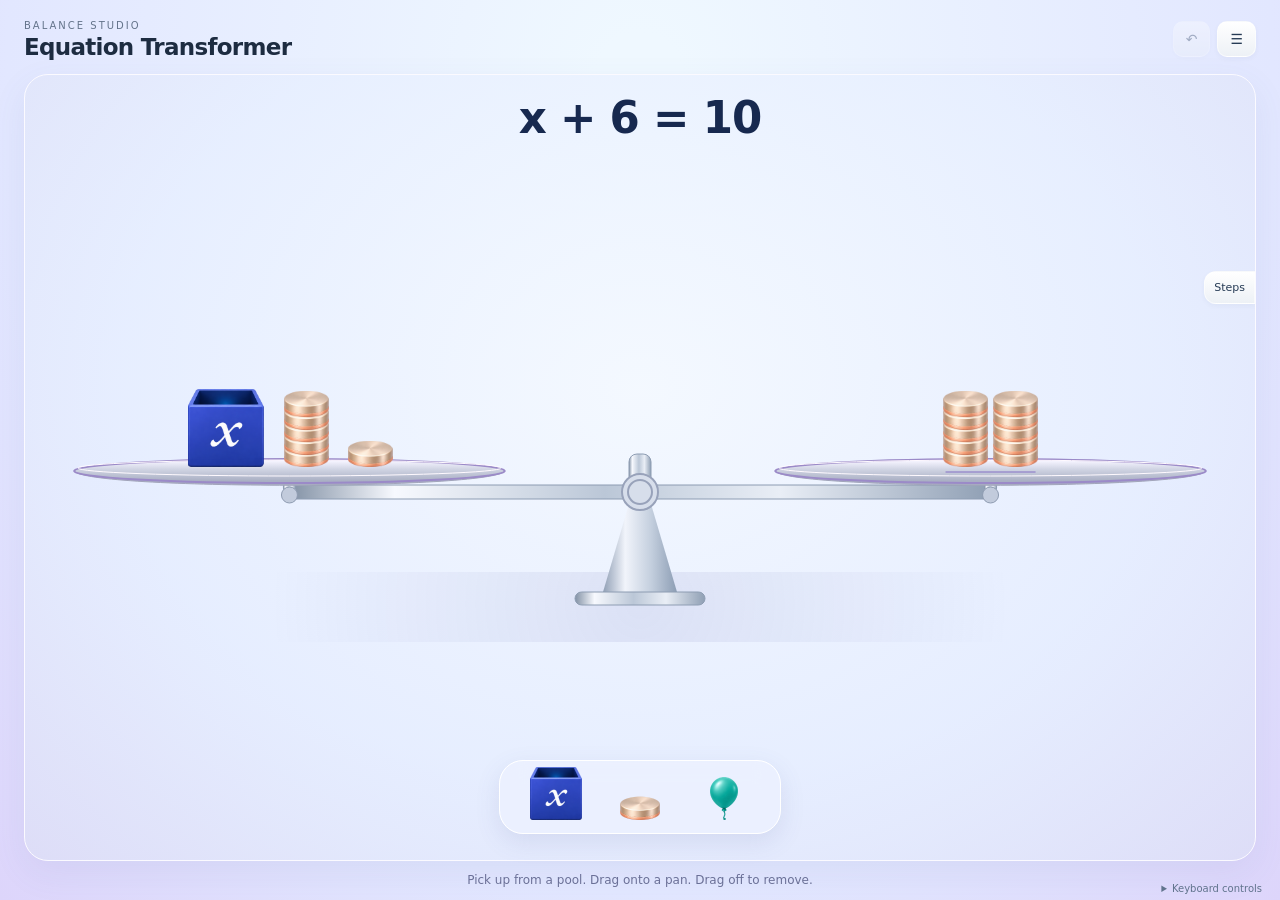
==== commit 12ff0e44: "Add draggable x-box pool and custom or random shared x values (v2.1)" ====
--- a/equation-transformer/index.html
+++ b/equation-transformer/index.html
@@ -1,10 +1,12 @@
-<!doctype html><html lang="en"><head><meta charset="utf-8"><meta name="viewport" content="width=device-width,initial-scale=1"><title>Equation Transformer · Balance Studio v2</title><style>*{box-sizing:border-box}body{margin:0;color:#1d2c41;background:radial-gradient(ellipse at 50% 0,#fff,#e8edf4 75%);font:14px system-ui,-apple-system,sans-serif}main{max-width:1600px;margin:auto;padding:16px 24px;height:100dvh;display:flex;flex-direction:column;gap:12px}header{display:flex;align-items:center;justify-content:space-between;gap:15px}small,.caption{font-size:10px;letter-spacing:2px;color:#64748b}h1{font-size:23px;letter-spacing:-.7px;margin:2px 0}nav,.segment,.poolgroup,.held,.context,.under{display:flex;gap:7px;align-items:center;flex-wrap:wrap}button,input{font:inherit}button{border:1px solid #fff9;border-radius:10px;background:linear-gradient(#fff,#edf1f6);color:#263b55;padding:9px 12px;box-shadow:0 2px 5px #243e5b0b;cursor:pointer;user-select:none;touch-action:none}button:hover{background:#e4eefb}button:disabled{opacity:.35;cursor:default}button.active,#pool{color:white;background:linear-gradient(#478fff,#1761d5);border-color:#438dfb}.segment{gap:0;padding:3px;border-radius:12px;background:#dce4ef80}.segment button{box-shadow:none;background:transparent;border:0;padding:6px 9px}.segment button.active{background:#fff;color:#155cc2;box-shadow:0 2px 5px #183e6520}button:focus-visible,input:focus-visible,summary:focus-visible,canvas:focus-visible{outline:3px solid #2679eb;outline-offset:3px}.workspace{position:relative;flex:1;min-height:210px;overflow:hidden;border:1px solid #fff;border-radius:24px;background:linear-gradient(160deg,#ffffffd9,#e3eaf3a0);box-shadow:0 15px 45px #23436610;display:flex;flex-direction:column;align-items:center}#original{color:#728299;font-size:12px;margin-top:14px}#equation{font-size:clamp(25px,3.4vw,48px);font-weight:650;letter-spacing:-1px;text-align:center;padding:5px 35px;overflow-wrap:anywhere;max-width:95%}#status{font-size:12px;color:#526a85}canvas{display:block;width:100%;flex:1;min-height:70px;touch-action:none}#message{height:32px;padding:7px 14px;font-size:12px;color:#3c6282;text-align:center}.stepsToggle{position:absolute;right:0;top:25%;border-radius:12px 0 0 12px}aside{position:absolute;right:0;top:0;bottom:0;width:295px;background:#f8fbfff5;border-left:1px solid #cedae8;padding:18px;overflow:auto;z-index:5}aside h2{font-size:17px}aside li{padding-bottom:14px;font-size:12px;line-height:1.5}aside li b{display:block;font-size:15px;margin-top:3px}.shelf{padding:12px 14px;display:flex;align-items:center;justify-content:center;gap:15px;flex-wrap:wrap;background:#ffffffb8;border:1px solid white;border-radius:20px;box-shadow:0 8px 30px #274b6a0d}.caption{display:block}.held{padding-left:12px;border-left:1px solid #d4dfea}#hand{min-width:64px;color:#1266cb;font-weight:750;cursor:grab}.context button{font-size:12px;padding:8px}.under{justify-content:center;font-size:12px;color:#5b718c;position:relative}input{border:1px solid #cbd8e7;border-radius:8px;background:#ffffffc0;padding:8px;color:#263b55}#divisor{width:50px}.hint{font-size:11px}#access[open]{position:absolute;bottom:35px;max-height:260px;overflow:auto;background:#f8fbff;padding:14px;border:1px solid #ccdaea;border-radius:12px;z-index:7;max-width:650px;box-shadow:0 15px 40px #1e385a25}#objects{display:flex;gap:4px;flex-wrap:wrap;padding:10px}#objects button[aria-pressed=true]{background:#246dd1;color:white}.dragghost{position:fixed;pointer-events:none;z-index:25;background:#e9f2ffef;border:1px solid #5996e7;border-radius:14px;padding:15px;color:#135bb7;box-shadow:0 12px 30px #1e3b5930;font-weight:700}dialog{max-width:520px;width:92%;border:1px solid white;border-radius:22px;padding:25px;box-shadow:0 25px 80px #19345240;line-height:1.6;max-height:90dvh;overflow:auto}dialog::backdrop{background:#263b5560;backdrop-filter:blur(6px)}dialog h2{margin-top:0}#input{width:100%;font-size:24px}#entryError{color:#a33d23}#keypad{display:grid;grid-template-columns:repeat(5,1fr);gap:6px;margin:14px 0}@media(max-width:1100px){main{padding:12px;gap:8px}.shelf{gap:8px;padding:8px}.context{gap:4px}button{padding:8px 10px}h1{font-size:20px}.hint{display:none}}@media(max-width:700px){main{height:auto;min-height:100dvh}header{flex-wrap:wrap}.workspace{min-height:390px}canvas{min-height:210px}.shelf{justify-content:start}.held{border:0}.under{padding-bottom:10px}#equation{font-size:27px}}@media(prefers-reduced-motion:reduce){*{scroll-behavior:auto!important}}
+<!doctype html><html lang="en"><head><meta charset="utf-8"><meta name="viewport" content="width=device-width,initial-scale=1"><title>Equation Transformer · Balance Studio v2.1</title><style>*{box-sizing:border-box}body{margin:0;color:#1d2c41;background:radial-gradient(ellipse at 50% 0,#fff,#e8edf4 75%);font:14px system-ui,-apple-system,sans-serif}main{max-width:1600px;margin:auto;padding:16px 24px;height:100dvh;display:flex;flex-direction:column;gap:12px}header{display:flex;align-items:center;justify-content:space-between;gap:15px}small,.caption{font-size:10px;letter-spacing:2px;color:#64748b}h1{font-size:23px;letter-spacing:-.7px;margin:2px 0}nav,.segment,.poolgroup,.held,.context,.under{display:flex;gap:7px;align-items:center;flex-wrap:wrap}button,input{font:inherit}button{border:1px solid #fff9;border-radius:10px;background:linear-gradient(#fff,#edf1f6);color:#263b55;padding:9px 12px;box-shadow:0 2px 5px #243e5b0b;cursor:pointer;user-select:none;touch-action:none}button:hover{background:#e4eefb}button:disabled{opacity:.35;cursor:default}button.active,#pool{color:white;background:linear-gradient(#478fff,#1761d5);border-color:#438dfb}.segment{gap:0;padding:3px;border-radius:12px;background:#dce4ef80}.segment button{box-shadow:none;background:transparent;border:0;padding:6px 9px}.segment button.active{background:#fff;color:#155cc2;box-shadow:0 2px 5px #183e6520}button:focus-visible,input:focus-visible,summary:focus-visible,canvas:focus-visible{outline:3px solid #2679eb;outline-offset:3px}.workspace{position:relative;flex:1;min-height:210px;overflow:hidden;border:1px solid #fff;border-radius:24px;background:linear-gradient(160deg,#ffffffd9,#e3eaf3a0);box-shadow:0 15px 45px #23436610;display:flex;flex-direction:column;align-items:center}#original{color:#728299;font-size:12px;margin-top:14px}#equation{font-size:clamp(25px,3.4vw,48px);font-weight:650;letter-spacing:-1px;text-align:center;padding:5px 35px;overflow-wrap:anywhere;max-width:95%}#status{font-size:12px;color:#526a85}canvas{display:block;width:100%;flex:1;min-height:70px;touch-action:none}#message{height:32px;padding:7px 14px;font-size:12px;color:#3c6282;text-align:center}.stepsToggle{position:absolute;right:0;top:25%;border-radius:12px 0 0 12px}aside{position:absolute;right:0;top:0;bottom:0;width:295px;background:#f8fbfff5;border-left:1px solid #cedae8;padding:18px;overflow:auto;z-index:5}aside h2{font-size:17px}aside li{padding-bottom:14px;font-size:12px;line-height:1.5}aside li b{display:block;font-size:15px;margin-top:3px}.shelf{padding:12px 14px;display:flex;align-items:center;justify-content:center;gap:15px;flex-wrap:wrap;background:#ffffffb8;border:1px solid white;border-radius:20px;box-shadow:0 8px 30px #274b6a0d}.caption{display:block}.held{padding-left:12px;border-left:1px solid #d4dfea}#hand{min-width:64px;color:#1266cb;font-weight:750;cursor:grab}.context button{font-size:12px;padding:8px}.under{justify-content:center;font-size:12px;color:#5b718c;position:relative}input{border:1px solid #cbd8e7;border-radius:8px;background:#ffffffc0;padding:8px;color:#263b55}#divisor{width:50px}.hint{font-size:11px}#access[open]{position:absolute;bottom:35px;max-height:260px;overflow:auto;background:#f8fbff;padding:14px;border:1px solid #ccdaea;border-radius:12px;z-index:7;max-width:650px;box-shadow:0 15px 40px #1e385a25}#objects{display:flex;gap:4px;flex-wrap:wrap;padding:10px}#objects button[aria-pressed=true]{background:#246dd1;color:white}.dragghost{position:fixed;pointer-events:none;z-index:25;background:#e9f2ffef;border:1px solid #5996e7;border-radius:14px;padding:15px;color:#135bb7;box-shadow:0 12px 30px #1e3b5930;font-weight:700}dialog{max-width:520px;width:92%;border:1px solid white;border-radius:22px;padding:25px;box-shadow:0 25px 80px #19345240;line-height:1.6;max-height:90dvh;overflow:auto}dialog::backdrop{background:#263b5560;backdrop-filter:blur(6px)}dialog h2{margin-top:0}#input{width:100%;font-size:24px}#entryError{color:#a33d23}#keypad{display:grid;grid-template-columns:repeat(5,1fr);gap:6px;margin:14px 0}@media(max-width:1100px){main{padding:12px;gap:8px}.shelf{gap:8px;padding:8px}.context{gap:4px}button{padding:8px 10px}h1{font-size:20px}.hint{display:none}}@media(max-width:700px){main{height:auto;min-height:100dvh}header{flex-wrap:wrap}.workspace{min-height:390px}canvas{min-height:210px}.shelf{justify-content:start}.held{border:0}.under{padding-bottom:10px}#equation{font-size:27px}}@media(prefers-reduced-motion:reduce){*{scroll-behavior:auto!important}}
 
 /* Quiet, direct-manipulation interface. */
 main{position:relative;padding-bottom:8px}.workspace{border-radius:24px}#original,#status{display:none}#equation{padding-top:18px}#message{height:24px;font-size:11px}#menu{position:absolute;right:24px;top:65px;z-index:20;padding:10px;border-radius:14px;background:#f5f9fff5;box-shadow:0 15px 40px #273e6530}#menu button{display:block;width:100%;text-align:left;margin:4px 0}#menu[hidden]{display:none}.keyboard{position:absolute;bottom:6px;right:18px;color:#60738c;font-size:10px;z-index:12}.keyboard[open]{max-width:90%;padding:12px;background:#f2f7ff;border-radius:12px;box-shadow:0 10px 30px #1b355930}.keyboard .shelf{margin-top:10px}.keyboard .under{margin-top:8px}.gesturehint{font-size:12px;color:#61768c;text-align:center;margin:0 0 5px}.graphicdock{position:absolute;bottom:66px;left:50%;transform:translateX(-50%);display:flex;align-items:center;justify-content:center;gap:38px;padding:10px 28px;border:1px solid #fff;border-radius:24px;background:#eef4fcba;backdrop-filter:blur(12px);box-shadow:0 10px 30px #27466615;z-index:8}.source{height:64px;width:64px;border:0;box-shadow:none;background:transparent;display:flex;align-items:center;justify-content:center}.source:hover{background:#d5e8ff77}.puckshape{width:42px;height:14px;border-radius:50% / 25%;background:linear-gradient(90deg,#8493a7,#f5f9ff 25%,#a3b5cc 70%,#e3ecf8);box-shadow:0 -5px 0 #d4dfed,0 1px 2px #526981}.balloonshape{width:32px;height:43px;border-radius:48% 48% 45% 45%;background:radial-gradient(circle at 28% 22%,#affff2,#27b4ac 32%,#087e8a);box-shadow:0 5px 12px #168a9d20;position:relative}.balloonshape:after{content:'';position:absolute;left:16px;top:41px;width:1px;height:14px;background:#319394;transform:rotate(-12deg)}#carry{padding:0;background:transparent;border:0;box-shadow:none;min-width:65px;cursor:grab}#carry canvas{width:110px;height:70px;min-height:0}.dragghost{background:transparent;border:0;box-shadow:none;padding:0;opacity:.95}.dragghost canvas{width:180px;height:105px;min-height:0;pointer-events:none}.workspace canvas{padding-bottom:0}#scene{cursor:grab}#scene:active{cursor:grabbing}.stepsToggle{font-size:11px;padding:9px}.gesturehint{pointer-events:none}@media(max-width:700px){.graphicdock{bottom:65px}.workspace{min-height:480px}.keyboard{position:relative;bottom:auto;right:auto}main{padding-bottom:10px}} 
 
 body{background:radial-gradient(ellipse at 50% 10%,#eff8ff 5%,#e2e7ff 70%,#ddd5fb)}.workspace{background:radial-gradient(ellipse at 50% 40%,#f6faffcc,#e7efffcc 60%,#dddff6bb);border-color:#fbfaff;box-shadow:0 12px 35px #555c9a15}#equation{font-weight:600;color:#17294f}.graphicdock{gap:30px;padding:4px 24px;background:#edf1ffb8;box-shadow:0 8px 25px #575f9620}.source canvas{width:60px;height:65px;min-height:0}#carry canvas{width:140px;height:80px;min-height:0}.dragghost canvas{width:200px;height:115px;min-height:0}#carry{min-width:80px}.gesturehint{color:#6c7198}#unbundle{display:none}
-</style></head><body><main><header><div><small>BALANCE STUDIO</small><h1>Equation Transformer</h1></div><nav><button id="undo" aria-label="Undo last action">↶</button><button id="menuToggle" aria-label="More options" aria-expanded="false">☰</button><div id="menu" hidden><button id="example">Example</button><button id="custom">Make your own</button><button id="reset">Reset</button><button id="help">Help</button><button id="full" aria-label="Full screen">⛶</button></div></nav></header><section class="workspace"><div id="original"></div><div id="equation" aria-live="polite"></div><div id="status"></div><canvas id="scene" aria-label="Interactive balance. Use the object list below for keyboard selection." tabindex="0"></canvas><div id="message" role="status"></div><button id="stepsToggle" class="stepsToggle" aria-expanded="false">Steps</button><aside id="steps" hidden><h2>Your actions</h2><ol id="history"></ol></aside></section><div class="graphicdock"><button id="weightSource" class="source weightSource" aria-label="Weight pool: click or hold to collect, then drag onto a pan"><span class="puckshape"></span></button><button id="carry" aria-label="Drag collected objects onto a pan" hidden></button><button id="balloonSource" class="source balloonSource" aria-label="Balloon pool: click or hold to collect, then drag onto a pan"><span class="balloonshape"></span></button></div><p class="gesturehint">Pick up from a pool. Drag onto a pan. Drag off to remove.</p><details class="keyboard"><summary>Keyboard controls</summary><section class="shelf"><div class="poolgroup"><span class="caption">POOL</span><div class="segment"><button id="positive" class="active" aria-pressed="true">Weight +</button><button id="negative" aria-pressed="false">Balloon −</button></div><div class="segment"><button id="ones" class="active" aria-pressed="true">Ones</button><button id="tens" aria-pressed="false">Tens</button></div><button id="pool" title="Left-click adds; right-click returns. Hold to repeat.">＋ Pick up</button><button id="less" aria-label="Return one chosen denomination to pool">−</button></div><div class="held"><span class="caption">IN HAND</span><button id="hand" aria-label="Drag accumulated quantity onto a pan">Empty</button><button id="clear" aria-label="Return all held objects">Clear</button></div><div class="context"><button id="left">Place left</button><button id="right">Place right</button><button id="remove">Remove selected</button><button id="unbundle">Unbundle ten</button><button id="cancelPairs">Pair opposites</button></div></section><div class="under"><label>Divide both sides by <input id="divisor" value="2" inputmode="numeric" aria-label="Divisor"></label><button id="divide">Make equal groups</button><details id="access"><summary>Object list / keyboard selection</summary><div id="objects"></div></details><span class="hint">Click units or drag a selection rectangle. Drag selected units off a pan.</span></div></details></main><dialog id="entry"><h2>Your equation</h2><p>Linear equations with whole-number objects and a positive whole-number solution. Examples: 2x + 3 = 11, 3(x − 2) = 12.</p><input id="input" value="2x + 3 = 11" aria-label="Equation input" autocomplete="off"><div id="keypad"></div><p id="entryError" role="alert"></p><button id="entryClose">Cancel</button><button id="load">Use equation</button></dialog><dialog id="helpbox"><h2>Move the mathematics</h2><p>Click or hold a pool to collect weights or balloons. Right-click the same pool to return units. Drag your collected objects onto either pan.</p><p>Click individual objects to select them, or drag an empty area around several. Drag selected objects off a pan to remove them. Bring a balloon onto a weight on the same pan: equal opposite quantities attach, hover, and drift away.</p><p>Through 20, quantities stay countable in groups of ten, five, and ones. Above 20, a single labeled weight or balloon grows with the magnitude. Click or hold this large object to pick units from it; right-click returns selected units. Then drag away the amount selected. Drag a rectangle around it to select the whole quantity.</p><p>To divide a balanced equation into whole groups, drag an x box toward the equal-groups target when it appears. A partial change on one pan is allowed: the balance tips until you match it.</p><p>Undo restores the previous objects. Escape clears your hand. Keyboard controls are available at the bottom. Custom equations support positive whole-number x values, signed whole-number constants up to 500, and up to eight x boxes per side. Inequality-solving and fractional objects are reserved for later.</p><button id="closeHelp">Got it</button></dialog><script>
+
+#xInput{width:90px;font-size:22px}#xError{color:#a33d23}.xFallback{font-size:32px;font-style:italic;color:#2861b5}.graphicdock{gap:20px}#xDialog label{font-weight:600}@media(max-width:700px){.graphicdock{gap:10px;padding:4px 12px}.source{width:54px}}
+</style></head><body><main><header><div><small>BALANCE STUDIO</small><h1>Equation Transformer</h1></div><nav><button id="undo" aria-label="Undo last action">↶</button><button id="menuToggle" aria-label="More options" aria-expanded="false">☰</button><div id="menu" hidden><button id="example">Example</button><button id="custom">Make your own</button><button id="xSettings">Set x value</button><button id="reset">Reset</button><button id="help">Help</button><button id="full" aria-label="Full screen">⛶</button></div></nav></header><section class="workspace"><div id="original"></div><div id="equation" aria-live="polite"></div><div id="status"></div><canvas id="scene" aria-label="Interactive balance. Use the object list below for keyboard selection." tabindex="0"></canvas><div id="message" role="status"></div><button id="stepsToggle" class="stepsToggle" aria-expanded="false">Steps</button><aside id="steps" hidden><h2>Your actions</h2><ol id="history"></ol></aside></section><div class="graphicdock"><button id="xSource" class="source" aria-label="x box pool: click or hold to collect, then drag onto a pan" title="Pick up x boxes"><span class="xFallback">x</span></button><button id="weightSource" class="source weightSource" aria-label="Weight pool: click or hold to collect, then drag onto a pan"><span class="puckshape"></span></button><button id="carry" aria-label="Drag collected objects onto a pan" hidden></button><button id="balloonSource" class="source balloonSource" aria-label="Balloon pool: click or hold to collect, then drag onto a pan"><span class="balloonshape"></span></button></div><p class="gesturehint">Pick up from a pool. Drag onto a pan. Drag off to remove.</p><details class="keyboard"><summary>Keyboard controls</summary><section class="shelf"><div class="poolgroup"><span class="caption">POOL</span><div class="segment"><button id="positive" class="active" aria-pressed="true">Weight +</button><button id="negative" aria-pressed="false">Balloon −</button></div><div class="segment"><button id="ones" class="active" aria-pressed="true">Ones</button><button id="tens" aria-pressed="false">Tens</button></div><button id="pool" title="Left-click adds; right-click returns. Hold to repeat.">＋ Pick up</button><button id="less" aria-label="Return one chosen denomination to pool">−</button></div><div class="held"><span class="caption">IN HAND</span><button id="hand" aria-label="Drag accumulated quantity onto a pan">Empty</button><button id="clear" aria-label="Return all held objects">Clear</button></div><div class="context"><button id="left">Place left</button><button id="right">Place right</button><button id="remove">Remove selected</button><button id="unbundle">Unbundle ten</button><button id="cancelPairs">Pair opposites</button></div></section><div class="under"><label>Divide both sides by <input id="divisor" value="2" inputmode="numeric" aria-label="Divisor"></label><button id="divide">Make equal groups</button><details id="access"><summary>Object list / keyboard selection</summary><div id="objects"></div></details><span class="hint">Click units or drag a selection rectangle. Drag selected units off a pan.</span></div></details></main><dialog id="entry"><h2>Your equation</h2><p>Linear equations with whole-number objects and a positive whole-number solution. Examples: 2x + 3 = 11, 3(x − 2) = 12.</p><input id="input" value="2x + 3 = 11" aria-label="Equation input" autocomplete="off"><div id="keypad"></div><p id="entryError" role="alert"></p><button id="entryClose">Cancel</button><button id="load">Use equation</button></dialog><dialog id="xDialog"><h2>Value inside every x box</h2><p>All x boxes share the same value. Choose a whole number from 1 to 30, or try a random value.</p><label for="xInput">x value</label> <input id="xInput" type="number" min="1" max="30" step="1" value="4"><button id="xRandom" type="button">Random</button><p>Changing this value is a setup change and may tip the balance. It does not solve the equation.</p><p id="xError" role="alert"></p><button id="xClose">Cancel</button><button id="xApply">Use value</button></dialog><dialog id="helpbox"><h2>Move the mathematics</h2><p>Click or hold a pool to collect x boxes, weights, or balloons. Every x box has the same value. Use “Set x value” in the menu to choose it or pick a random value. Right-click the same pool to return units. Drag your collected objects onto either pan.</p><p>Click individual objects to select them, or drag an empty area around several. Drag selected objects off a pan to remove them. Bring a balloon onto a weight on the same pan: equal opposite quantities attach, hover, and drift away.</p><p>Through 20, quantities stay countable in groups of ten, five, and ones. Above 20, a single labeled weight or balloon grows with the magnitude. Click or hold this large object to pick units from it; right-click returns selected units. Then drag away the amount selected. Drag a rectangle around it to select the whole quantity.</p><p>To divide a balanced equation into whole groups, drag an x box toward the equal-groups target when it appears. A partial change on one pan is allowed: the balance tips until you match it.</p><p>Undo restores the previous objects. Escape clears your hand. Keyboard controls are available at the bottom. Custom equations support positive whole-number x values, signed whole-number constants up to 500, and up to eight x boxes per side. Inequality-solving and fractional objects are reserved for later.</p><button id="closeHelp">Got it</button></dialog><script>
 const MathModel=(()=>{
 const abs=n=>n<0n?-n:n,gcd=(a,b)=>b?gcd(b,a%b):abs(a);
 function Q(n,d=1n){n=BigInt(n);d=BigInt(d);if(!d)throw Error('Division by zero is not allowed.');if(d<0n){n=-n;d=-d}let g=gcd(n,d);return {n:n/g,d:d/g}}
@@ -29,7 +31,7 @@
 const STUDIO_ATLAS={"src": "[data-uri]